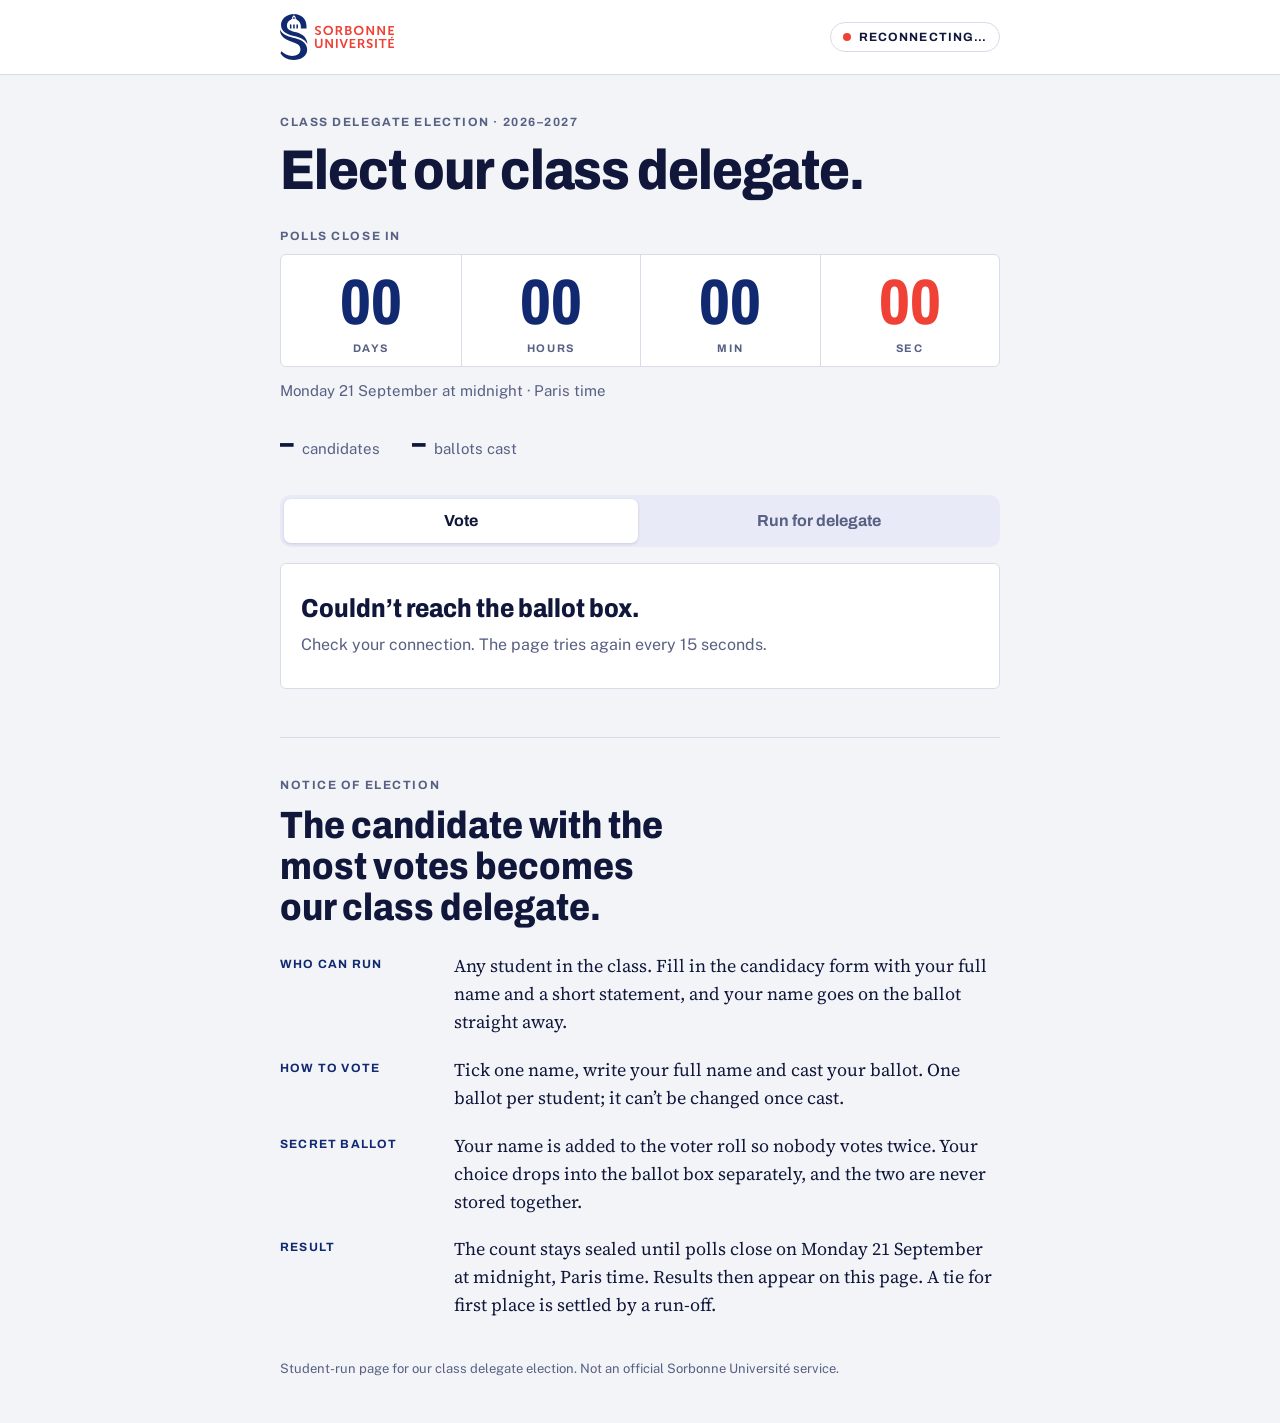
==== index.html @ 539552b3 "Class delegate election site Run for delegate or cast a secret ballot before polls close (Monday 21 " ====
<!doctype html>
<html lang="en">
<head>
  <meta charset="utf-8">
  <meta name="viewport" content="width=device-width, initial-scale=1">
  <title>Class Delegate Election</title>
  <meta name="description" content="Run for class delegate or cast your secret ballot before polls close on Monday 21 September at midnight, Paris time.">
  <meta property="og:title" content="Class Delegate Election">
  <meta property="og:description" content="Run for delegate or vote before polls close: Monday 21 September at midnight, Paris time.">
  <meta name="theme-color" content="#112970">
  <link rel="icon" href="favicon.svg" type="image/svg+xml">
  <link rel="preconnect" href="https://fonts.googleapis.com">
  <link rel="preconnect" href="https://fonts.gstatic.com" crossorigin>
  <link rel="stylesheet" href="https://fonts.googleapis.com/css2?family=Archivo:wdth,wght@62..125,400..800&family=Public+Sans:wght@400;600;700&family=Source+Serif+4:opsz,wght@8..60,400&display=swap">
  <link rel="stylesheet" href="styles.css">
</head>
<body>
  <header class="masthead">
    <div class="wrap">
      <a class="home" href="./">
        <svg class="logo" xmlns="http://www.w3.org/2000/svg" viewBox="0 0 388.9 156.7" role="img" aria-labelledby="logo-title"><title id="logo-title">Sorbonne Université</title><path fill="#112970" d="M44.9,49h5.2V37.5c0-1.4-1.2-2.6-2.6-2.6s-2.6,1.2-2.6,2.6V49z"/><path fill="#112970" d="M33.8,49h5.2V37.5c0-1.4-1.2-2.6-2.6-2.6c-1.4,0-2.6,1.2-2.6,2.6V49z"/><path fill="#112970" d="M55.9,49h5.2V37.5c0-1.4-1.2-2.6-2.6-2.6c-1.4,0-2.6,1.2-2.6,2.6V49z"/><path fill="#112970" d="M48.8,6.7c3.5,0.6,4.8,3.7,4.8,5.8V17h3.2v2.5C65.1,23.4,71,32.2,71,41.1c0,0.1,0,0.1,0,0.2V49h19.3v-7.9 C89.9,15.8,71.9,0.3,48.1,0L48.8,6.7z"/><path fill="#112970" d="M45.1,12.4V17h4.7v-4.6c0-1.3-1.1-2.4-2.4-2.4C46.2,10,45.1,11.1,45.1,12.4"/><path fill="#112970" d="M51,61.3c-19.9-5.1-27.4-9.4-27.4-22.1c0-9.1,6-16.9,14.5-20.2V17h3.2v-4.5c0-2.2,1.3-5.3,4.9-5.8L47,0 C23,0.2,2.5,16.9,3.5,39.3c1.1,25.1,28.6,32.1,43.4,35.3c11.7,2.5,39.7,9,46.7,28.8C93.6,103.3,96.2,70.6,51,61.3"/><path fill="#112970" d="M44.4,96.2c20.1,6.1,25.2,13.6,25.2,24.2c0,16.1-12.5,22.8-28.2,22.8c-15,0-27.9-7-36.5-16.1 c0,0-3.2,6.6-3.2,6.6c6.3,11.9,24.1,22.8,43.9,22.8h0c0,0,0,0,0,0v0c25.4,0.2,47-11.7,47-35.6c0-25.7-28-35.8-43.6-39.2 C36.9,78.9,6,70.8,0.5,53.5C0.5,53.5-5.6,83.4,44.4,96.2"/><path fill="#EF4136" d="M121.7,63.5c0,0,3.4,3.2,7.9,3.2c2.4,0,4.6-1.2,4.6-3.7c0-5.4-14.9-4.5-14.9-13.8c0-5.1,4.6-8.8,10.6-8.8 c6.2,0,9.5,3.3,9.5,3.3l-2.5,4.5c0,0-3-2.7-7-2.7c-2.7,0-4.8,1.5-4.8,3.6c0,5.4,14.9,4.1,14.9,13.8c0,4.8-3.8,8.9-10.4,8.9 c-7,0-10.9-4.2-10.9-4.2L121.7,63.5z"/><path fill="#EF4136" d="M164.3,66.8c5.8,0,10.4-4.6,10.4-10.9c0-6-4.6-10.5-10.4-10.5c-5.8,0-10.4,4.5-10.4,10.5 C153.8,62.2,158.5,66.8,164.3,66.8 M164.3,40.4c9.3,0,16.4,6.8,16.4,15.5c0,9-7,15.9-16.4,15.9c-9.3,0-16.4-7-16.4-15.9 C147.9,47.2,154.9,40.4,164.3,40.4"/><path fill="#EF4136" d="M200.8,55.2c3.1,0,5-1.8,5-4.8c0-2.9-1.3-4.7-5.8-4.7h-4.4v9.5H200.8z M189.9,40.9h10.2c3.4,0,5,0.3,6.4,0.9 c3.2,1.4,5.2,4.3,5.2,8.3c0,3.6-2,7-5.4,8.3v0.1c0,0,0.4,0.4,1.1,1.5l6.5,11.4h-6.4L201.2,60h-5.5v11.4h-5.8V40.9z"/><path fill="#EF4136" d="M234,66.6c2.9,0,4.6-1.8,4.6-4.4c0-2.5-1.7-4.4-4.6-4.4h-6.2v8.8H234z M233.4,53.3c2.5,0,3.9-1.7,3.9-3.9 c0-2.2-1.3-3.8-4-3.8h-5.5v7.7H233.4z M222.1,40.9h11.3c5.7,0,9.8,2.8,9.8,7.8c0,2.8-1.4,5.3-3.8,6.5v0.1c3.5,1,5.1,4.1,5.1,7.2 c0,6.1-5.1,8.8-10.9,8.8h-11.5V40.9z"/><path fill="#EF4136" d="M268.3,66.8c5.8,0,10.4-4.6,10.4-10.9c0-6-4.6-10.5-10.4-10.5c-5.8,0-10.4,4.5-10.4,10.5 C257.9,62.2,262.5,66.8,268.3,66.8 M268.3,40.4c9.3,0,16.4,6.8,16.4,15.5c0,9-7,15.9-16.4,15.9c-9.3,0-16.4-7-16.4-15.9 C251.9,47.2,259,40.4,268.3,40.4"/><path fill="#EF4136" d="M294.5,40.9h5.8l12,17.6c1.2,1.8,2.6,4.7,2.6,4.7h0.1c0,0-0.3-2.9-0.3-4.7V40.9h5.7v30.4h-5.7l-12-17.5 c-1.2-1.8-2.6-4.7-2.6-4.7H300c0,0,0.3,2.9,0.3,4.7v17.5h-5.8V40.9z"/><path fill="#EF4136" d="M331.8,40.9h5.8l12,17.6c1.2,1.8,2.6,4.7,2.6,4.7h0.1c0,0-0.3-2.9-0.3-4.7V40.9h5.7v30.4H352l-12-17.5 c-1.2-1.8-2.6-4.7-2.6-4.7h-0.1c0,0,0.3,2.9,0.3,4.7v17.5h-5.8V40.9z"/><polygon fill="#EF4136" points="369.2,40.9 369.2,71.3 388.9,71.3 388.9,66.6 375,66.6 375,58.4 385.6,58.4 385.6,53.6 375,53.6 375,45.7 388.2,45.7 388.2,40.9 "/><path fill="#EF4136" d="M119.1,84.7h5.8v19.7c0,4.1,2.8,6.4,7.1,6.4c4.3,0,7.1-2.3,7.1-6.5V84.7h5.8v19.7c0,6.9-5.2,11.5-12.9,11.5 c-7.7,0-12.9-4.7-12.9-11.5V84.7z"/><path fill="#EF4136" d="M154.5,85h5.8l12,17.6c1.2,1.8,2.6,4.7,2.6,4.7h0.1c0,0-0.3-2.9-0.3-4.7V85h5.7v30.4h-5.7l-12-17.5 c-1.2-1.8-2.6-4.7-2.6-4.7h-0.1c0,0,0.3,2.9,0.3,4.7v17.5h-5.8V85z"/><rect x="190.6" y="85" fill="#EF4136" width="5.8" height="30.4"/><path fill="#EF4136" d="M202.6,85h6.2l7,19.8c0.6,1.8,1.2,4.5,1.2,4.5h0.1c0,0,0.6-2.7,1.2-4.5l7-19.8h6.2l-11.6,30.4h-5.7L202.6,85 z"/><polygon fill="#EF4136" points="237.6,85 256.6,85 256.6,89.7 243.4,89.7 243.4,97.7 254,97.7 254,102.5 243.4,102.5 243.4,110.7 257.3,110.7 257.3,115.4 237.6,115.4 "/><path fill="#EF4136" d="M276.5,99.3c3.1,0,5-1.8,5-4.8c0-2.9-1.3-4.7-5.8-4.7h-4.4v9.5H276.5z M265.5,85h10.2c3.4,0,5,0.3,6.4,0.9 c3.2,1.4,5.2,4.3,5.2,8.3c0,3.6-2,7-5.4,8.3v0.1c0,0,0.4,0.4,1.1,1.5l6.5,11.4h-6.4l-6.3-11.4h-5.5v11.4h-5.8V85z"/><path fill="#EF4136" d="M297.8,107.6c0,0,3.4,3.2,7.9,3.2c2.4,0,4.6-1.2,4.6-3.7c0-5.4-14.9-4.5-14.9-13.8c0-5.1,4.5-8.8,10.6-8.8 c6.2,0,9.5,3.3,9.5,3.3l-2.5,4.5c0,0-3-2.7-7-2.7c-2.7,0-4.8,1.5-4.8,3.6c0,5.4,14.9,4.1,14.9,13.8c0,4.8-3.8,8.9-10.4,8.9 c-7,0-10.9-4.2-10.9-4.2L297.8,107.6z"/><rect x="324.1" y="85" fill="#EF4136" width="5.8" height="30.4"/><polygon fill="#EF4136" points="346.7,89.7 336.3,89.7 336.3,85 362.8,85 362.8,89.7 352.4,89.7 352.4,115.4 346.7,115.4 "/><path fill="#EF4136" d="M369.2,85v30.4h19.7v-4.8H375v-8.2h10.7v-4.8H375v-8h13.2V85H369.2z M380.1,77.2l-3.4,5.8h4.6l4.7-5.8H380.1 z"/></svg>
      </a>
      <span class="status-pill is-open" id="status-pill"><span class="dot" aria-hidden="true"></span><span id="status-text">Polls open</span></span>
    </div>
  </header>

  <main class="wrap">
    <section class="hero" aria-labelledby="page-title">
      <p class="eyebrow">Class delegate election · 2026–2027</p>
      <h1 id="page-title">Elect our class delegate.</h1>

      <div id="clock-wrap">
        <p class="eyebrow clock-label" id="clock-label">Polls close in</p>
        <div class="clock" role="timer" aria-labelledby="clock-label" aria-describedby="clock-sr">
          <div class="clock-cell"><span class="clock-num" id="clock-days">00</span><span class="clock-unit">Days</span></div>
          <div class="clock-cell"><span class="clock-num" id="clock-hours">00</span><span class="clock-unit">Hours</span></div>
          <div class="clock-cell"><span class="clock-num" id="clock-minutes">00</span><span class="clock-unit">Min</span></div>
          <div class="clock-cell is-seconds"><span class="clock-num" id="clock-seconds">00</span><span class="clock-unit">Sec</span></div>
        </div>
        <p class="sr-only" id="clock-sr"></p>
        <p class="closes" id="closes">Monday 21 September at midnight · Paris time</p>
      </div>

      <div class="closed-banner" id="closed-banner" hidden>
        <strong>Polls are closed.</strong>
        <span id="closed-when">The count is below.</span>
      </div>

      <ul class="facts">
        <li class="fact"><b id="count-candidates">–</b><span id="label-candidates">candidates</span></li>
        <li class="fact"><b id="count-turnout">–</b><span id="label-turnout">ballots cast</span></li>
      </ul>
    </section>

    <div class="tabs" role="tablist" aria-label="Choose what to do">
      <button class="tab" type="button" role="tab" id="tab-vote" aria-controls="panel-vote" aria-selected="true">Vote</button>
      <button class="tab" type="button" role="tab" id="tab-run" aria-controls="panel-run" aria-selected="false" tabindex="-1">Run for delegate</button>
    </div>

    <section class="sheet" role="tabpanel" id="panel-vote" aria-labelledby="tab-vote">
      <p class="loading" id="vote-loading">Opening the ballot box…</p>
      <div id="vote-message" hidden></div>
      <form id="vote-form" novalidate hidden>
        <div class="sheet-head">
          <h2>Ballot paper</h2>
          <p id="ballot-sub">Tick one name</p>
        </div>
        <fieldset class="plain">
          <legend class="sr-only">Candidates</legend>
          <ul class="ballot" id="ballot"></ul>
        </fieldset>
        <div class="fieldset">
          <div class="field">
            <label for="voter-name">Your full name</label>
            <input id="voter-name" name="voter_name" type="text" autocomplete="name" maxlength="60" placeholder="First name Last name">
            <p class="hint">It goes on the voter roll only, so nobody can vote twice. Your choice stays secret.</p>
          </div>
          <p class="alert is-error" id="vote-error" role="alert" hidden></p>
          <p class="hint" id="vote-confirm-hint" hidden>Check the name you ticked, then press again. A ballot can’t be changed once it’s cast.</p>
          <button class="btn" type="submit" id="vote-submit">Cast my ballot</button>
        </div>
      </form>
      <div id="results" hidden></div>
    </section>

    <section class="sheet" role="tabpanel" id="panel-run" aria-labelledby="tab-run" hidden>
      <div class="sheet-head">
        <h2>Candidacy form</h2>
        <p id="run-sub">Open until polls close</p>
      </div>
      <div id="run-message" hidden></div>
      <form id="run-form" class="fieldset" novalidate>
        <div class="field">
          <label for="run-name">Your full name</label>
          <input id="run-name" name="full_name" type="text" autocomplete="name" maxlength="60" placeholder="First name Last name">
        </div>
        <div class="field">
          <label for="run-statement">Why should the class vote for you?</label>
          <textarea id="run-statement" name="statement" maxlength="600" placeholder="What you’ll do as delegate, what you’ll raise with the teaching team, how classmates can reach you…"></textarea>
          <p class="hint"><span class="counter" id="run-counter">0 / 600</span> · At least 20 characters. It appears on the ballot exactly as written.</p>
        </div>
        <p class="alert is-error" id="run-error" role="alert" hidden></p>
        <button class="btn" type="submit" id="run-submit">Put my name on the ballot</button>
        <p class="hint">One candidacy per person. To withdraw, contact the class organiser.</p>
      </form>
    </section>

    <section class="notice" aria-labelledby="notice-title">
      <p class="eyebrow">Notice of election</p>
      <h2 id="notice-title">The candidate with the most votes becomes our class delegate.</h2>
      <dl class="rules">
        <div class="rule">
          <dt>Who can run</dt>
          <dd>Any student in the class. Fill in the candidacy form with your full name and a short statement, and your name goes on the ballot straight away.</dd>
        </div>
        <div class="rule">
          <dt>How to vote</dt>
          <dd>Tick one name, write your full name and cast your ballot. One ballot per student; it can’t be changed once cast.</dd>
        </div>
        <div class="rule">
          <dt>Secret ballot</dt>
          <dd>Your name is added to the voter roll so nobody votes twice. Your choice drops into the ballot box separately, and the two are never stored together.</dd>
        </div>
        <div class="rule">
          <dt>Result</dt>
          <dd id="rule-result">The count stays sealed until polls close on Monday 21 September at midnight, Paris time. Results then appear on this page. A tie for first place is settled by a run-off.</dd>
        </div>
      </dl>
    </section>
  </main>

  <footer class="site-footer wrap">Student-run page for our class delegate election. Not an official Sorbonne Université service.</footer>

  <script src="config.js"></script>
  <script src="app.js"></script>
</body>
</html>
---- styles.css ----
:root {
  --navy: #112970;
  --red: #EF4136;
  --paper: #F3F4F8;
  --sheet: #FFFFFF;
  --ink: #10173A;
  --muted: #586083;
  --rule: #D9DCE8;
  --tint: #E8EBF7;
  --action: #112970;
  --action-hover: #0A1B52;
  --on-action: #FFFFFF;
  --focus: #EF4136;
  --ok: #17693F;
  --ok-tint: #E2F1E8;
  --error: #A8231B;
  --error-tint: #FBE8E6;
  --logo-navy: #112970;
  --logo-red: #EF4136;
  --display: "Archivo", "Helvetica Neue", Arial, sans-serif;
  --body: "Public Sans", "Helvetica Neue", Arial, sans-serif;
  --serif: "Source Serif 4", Georgia, "Times New Roman", serif;
  --radius: 6px;
  color-scheme: light;
}

@media (prefers-color-scheme: dark) {
  :root {
    --navy: #AFC0FF;
    --red: #FF6D60;
    --paper: #0A0F24;
    --sheet: #121A3A;
    --ink: #E8EBF8;
    --muted: #9BA3C6;
    --rule: #29315C;
    --tint: #1C2654;
    --action: #C7D2FF;
    --action-hover: #E1E7FF;
    --on-action: #0A0F24;
    --focus: #FF6D60;
    --ok: #74D6A4;
    --ok-tint: #11362A;
    --error: #FF9A90;
    --error-tint: #3B1815;
    --logo-navy: #FFFFFF;
    --logo-red: #FF6D60;
    color-scheme: dark;
  }
}

*, *::before, *::after { box-sizing: border-box; }
html { -webkit-text-size-adjust: 100%; }
body {
  margin: 0;
  background: var(--paper);
  color: var(--ink);
  font: 400 16px/1.55 var(--body);
}
.wrap { width: 100%; max-width: 760px; margin-inline: auto; padding-inline: 20px; }
.sr-only {
  position: absolute; width: 1px; height: 1px; padding: 0; margin: -1px;
  overflow: hidden; clip: rect(0 0 0 0); white-space: nowrap; border: 0;
}
[hidden] { display: none !important; }

/* Masthead */
.masthead { background: var(--sheet); border-bottom: 1px solid var(--rule); }
.masthead .wrap { display: flex; align-items: center; justify-content: space-between; gap: 16px; padding-block: 14px; }
.home { display: block; line-height: 0; border-radius: 4px; }
.home:focus-visible { outline: 3px solid var(--focus); outline-offset: 4px; }
.logo { display: block; height: 46px; width: auto; max-width: 100%; }
.logo [fill="#112970"] { fill: var(--logo-navy); }
.logo [fill="#EF4136"] { fill: var(--logo-red); }
.status-pill {
  display: inline-flex; align-items: center; gap: 8px;
  font: 700 12px/1 var(--display); letter-spacing: .09em; text-transform: uppercase;
  color: var(--ink); border: 1px solid var(--rule); border-radius: 999px;
  padding: 8px 12px; white-space: nowrap;
}
.status-pill .dot { width: 8px; height: 8px; border-radius: 50%; background: var(--red); }
.status-pill.is-open .dot { animation: pulse 2s ease-in-out infinite; }
.status-pill.is-closed { color: var(--muted); }
.status-pill.is-closed .dot { background: var(--muted); }
@keyframes pulse { 0%, 100% { opacity: 1; } 50% { opacity: .3; } }

/* Hero */
.hero { padding-block: 40px 30px; }
.eyebrow {
  margin: 0 0 12px;
  font: 700 12px/1.3 var(--display); letter-spacing: .13em; text-transform: uppercase;
  color: var(--muted);
}
.hero h1 {
  margin: 0;
  font: 800 clamp(36px, 8vw, 56px)/1 var(--display); font-stretch: 88%;
  letter-spacing: -.02em; text-wrap: balance;
}
.clock-label { margin: 30px 0 10px; }
.clock {
  display: grid; grid-template-columns: repeat(4, minmax(0, 1fr));
  background: var(--sheet); border: 1px solid var(--rule); border-radius: var(--radius);
}
.clock-cell { padding: 16px 6px 12px; text-align: center; }
.clock-cell + .clock-cell { border-left: 1px solid var(--rule); }
.clock-num {
  display: block;
  font: 800 clamp(36px, 10vw, 64px)/1 var(--display); font-stretch: 72%;
  font-variant-numeric: tabular-nums; color: var(--navy);
}
.clock-cell.is-seconds .clock-num { color: var(--red); }
.clock-unit {
  display: block; margin-top: 8px;
  font: 700 11px/1 var(--display); letter-spacing: .14em; text-transform: uppercase; color: var(--muted);
}
.closes { margin: 12px 0 0; color: var(--muted); font-size: 15px; }
.closed-banner {
  margin-top: 28px; padding: 18px 20px;
  background: var(--sheet); border: 1px solid var(--rule); border-radius: var(--radius);
}
.closed-banner strong { display: block; font: 800 26px/1.1 var(--display); font-stretch: 88%; }
.closed-banner span { color: var(--muted); font-size: 15px; }
.facts { display: flex; flex-wrap: wrap; gap: 10px 32px; margin: 24px 0 0; padding: 0; list-style: none; }
.fact { display: flex; align-items: baseline; gap: 8px; }
.fact b { font: 800 34px/1 var(--display); font-stretch: 80%; font-variant-numeric: tabular-nums; }
.fact span { color: var(--muted); font-size: 15px; }

/* Tabs */
.tabs {
  display: grid; grid-template-columns: 1fr 1fr; gap: 4px;
  margin-block: 4px 16px; padding: 4px;
  background: var(--tint); border-radius: 10px;
}
.tab {
  appearance: none; border: 0; border-radius: 7px; cursor: pointer;
  padding: 14px 10px; background: transparent; color: var(--muted);
  font: 700 16px/1 var(--display);
}
.tab:hover { color: var(--ink); }
.tab[aria-selected="true"] { background: var(--sheet); color: var(--ink); box-shadow: 0 1px 3px rgba(10, 15, 36, .14); }
.tab:focus-visible { outline: 3px solid var(--focus); outline-offset: 1px; }

/* Ballot sheet */
.sheet { background: var(--sheet); border: 1px solid var(--rule); border-radius: var(--radius); overflow: hidden; }
.sheet-head {
  display: flex; flex-wrap: wrap; justify-content: space-between; align-items: baseline; gap: 4px 16px;
  padding: 16px 20px; border-bottom: 1px dashed var(--rule);
}
.sheet-head h2 { margin: 0; font: 700 13px/1.3 var(--display); letter-spacing: .13em; text-transform: uppercase; }
.sheet-head p { margin: 0; color: var(--muted); font-size: 14px; }
.ballot { list-style: none; margin: 0; padding: 0; }
.option { position: relative; border-bottom: 1px solid var(--rule); }
.option input { position: absolute; top: 20px; left: 20px; width: 1px; height: 1px; opacity: 0; }
.option label { display: grid; grid-template-columns: 28px minmax(0, 1fr); gap: 14px; padding: 18px 20px; cursor: pointer; }
.option label:hover { background: color-mix(in srgb, var(--tint) 55%, transparent); }
.box {
  width: 26px; height: 26px; margin-top: 1px;
  display: grid; place-items: center;
  border: 2px solid var(--ink); border-radius: 3px;
}
.box svg { width: 18px; height: 18px; opacity: 0; stroke: var(--on-action); }
.option input:checked + label { background: var(--tint); }
.option input:checked + label .box { background: var(--action); border-color: var(--action); }
.option input:checked + label .box svg { opacity: 1; }
.option input:focus-visible + label { outline: 3px solid var(--focus); outline-offset: -3px; }
.cand-name { margin: 0; font: 700 20px/1.25 var(--display); overflow-wrap: anywhere; }
.cand-statement { margin: 6px 0 0; color: var(--muted); font-size: 15px; white-space: pre-line; overflow-wrap: anywhere; }
.chip {
  display: inline-block; margin-left: 8px; padding: 3px 6px; vertical-align: 3px;
  font: 700 11px/1 var(--display); letter-spacing: .08em; text-transform: uppercase;
  color: var(--navy); border: 1px solid currentColor; border-radius: 3px;
}

/* Forms */
.fieldset { display: grid; gap: 16px; padding: 20px; }
.field { display: grid; gap: 6px; }
.field label { font-weight: 600; font-size: 15px; }
.field input, .field textarea {
  width: 100%; padding: 12px 14px;
  font: 400 16px/1.45 var(--body); color: var(--ink);
  background: var(--paper); border: 1px solid var(--rule); border-radius: 4px;
}
.field textarea { min-height: 150px; resize: vertical; }
.field input::placeholder, .field textarea::placeholder { color: var(--muted); opacity: .8; }
.field input:focus, .field textarea:focus { outline: 2px solid var(--action); outline-offset: 1px; }
.hint { margin: 0; color: var(--muted); font-size: 14px; }
.counter { font-variant-numeric: tabular-nums; }
.btn {
  appearance: none; width: 100%; border: 0; border-radius: var(--radius); cursor: pointer;
  padding: 17px 22px; background: var(--action); color: var(--on-action);
  font: 700 17px/1 var(--display);
}
.btn:hover { background: var(--action-hover); }
.btn:disabled { opacity: .55; cursor: progress; }
.btn:focus-visible { outline: 3px solid var(--focus); outline-offset: 2px; }
.btn-link {
  appearance: none; padding: 0; border: 0; background: none; cursor: pointer;
  color: var(--navy); font: 600 15px/1.4 var(--body); text-decoration: underline; text-underline-offset: 3px;
}
.alert { margin: 0; padding: 12px 14px; border-radius: 4px; font-size: 15px; }
.alert.is-error { background: var(--error-tint); color: var(--error); }

/* Messages inside a sheet */
.msg { display: grid; gap: 10px; justify-items: start; padding: 30px 20px; }
.msg h3 { margin: 0; font: 800 26px/1.12 var(--display); font-stretch: 88%; text-wrap: balance; }
.msg p { margin: 0; color: var(--muted); max-width: 52ch; }
.msg.is-ok h3 { color: var(--ok); }
.loading { margin: 0; padding: 30px 20px; color: var(--muted); }

/* Results */
.result { display: grid; gap: 10px; padding: 18px 20px; border-bottom: 1px solid var(--rule); }
.result-top { display: flex; justify-content: space-between; align-items: baseline; gap: 12px; }
.result-votes { font: 800 24px/1 var(--display); font-variant-numeric: tabular-nums; white-space: nowrap; }
.result-votes small { font: 400 14px var(--body); color: var(--muted); }
.bar { height: 10px; background: var(--tint); border-radius: 2px; overflow: hidden; }
.bar i { display: block; height: 100%; background: var(--action); }
.result.is-winner .bar i { background: var(--red); }
.stamp {
  display: inline-block; margin-left: 10px; padding: 5px 8px; vertical-align: 3px;
  font: 800 12px/1 var(--display); letter-spacing: .14em; text-transform: uppercase;
  color: var(--red); border: 2px solid var(--red); border-radius: 3px; transform: rotate(-3deg);
}

/* Notice of election */
.notice { margin-top: 48px; padding-block: 40px 8px; border-top: 1px solid var(--rule); }
.notice h2 {
  margin: 0 0 24px; max-width: 24ch;
  font: 800 clamp(28px, 5.5vw, 38px)/1.08 var(--display); font-stretch: 88%; text-wrap: balance;
}
.rules { display: grid; gap: 20px; margin: 0; }
.rule { display: grid; grid-template-columns: 150px minmax(0, 1fr); gap: 4px 24px; }
.rule dt { padding-top: 3px; font: 700 12px/1.5 var(--display); letter-spacing: .1em; text-transform: uppercase; color: var(--navy); }
.rule dd { margin: 0; max-width: 60ch; font: 400 18px/1.55 var(--serif); }

.site-footer { padding-block: 32px 44px; color: var(--muted); font-size: 13px; }

@media (max-width: 560px) {
  .masthead .wrap { padding-block: 12px; }
  .logo { height: 38px; }
  .hero { padding-block: 30px 24px; }
  .clock-cell { padding-inline: 2px; }
  .clock-unit { letter-spacing: .08em; }
  .rule { grid-template-columns: 1fr; }
}

@media (prefers-reduced-motion: reduce) {
  *, *::before, *::after { animation: none !important; transition: none !important; }
}

.plain { margin: 0; padding: 0; border: 0; min-width: 0; }
.cand-name, .cand-statement { display: block; }
.msg .btn { width: auto; }
.result .cand-name { font-size: 19px; }
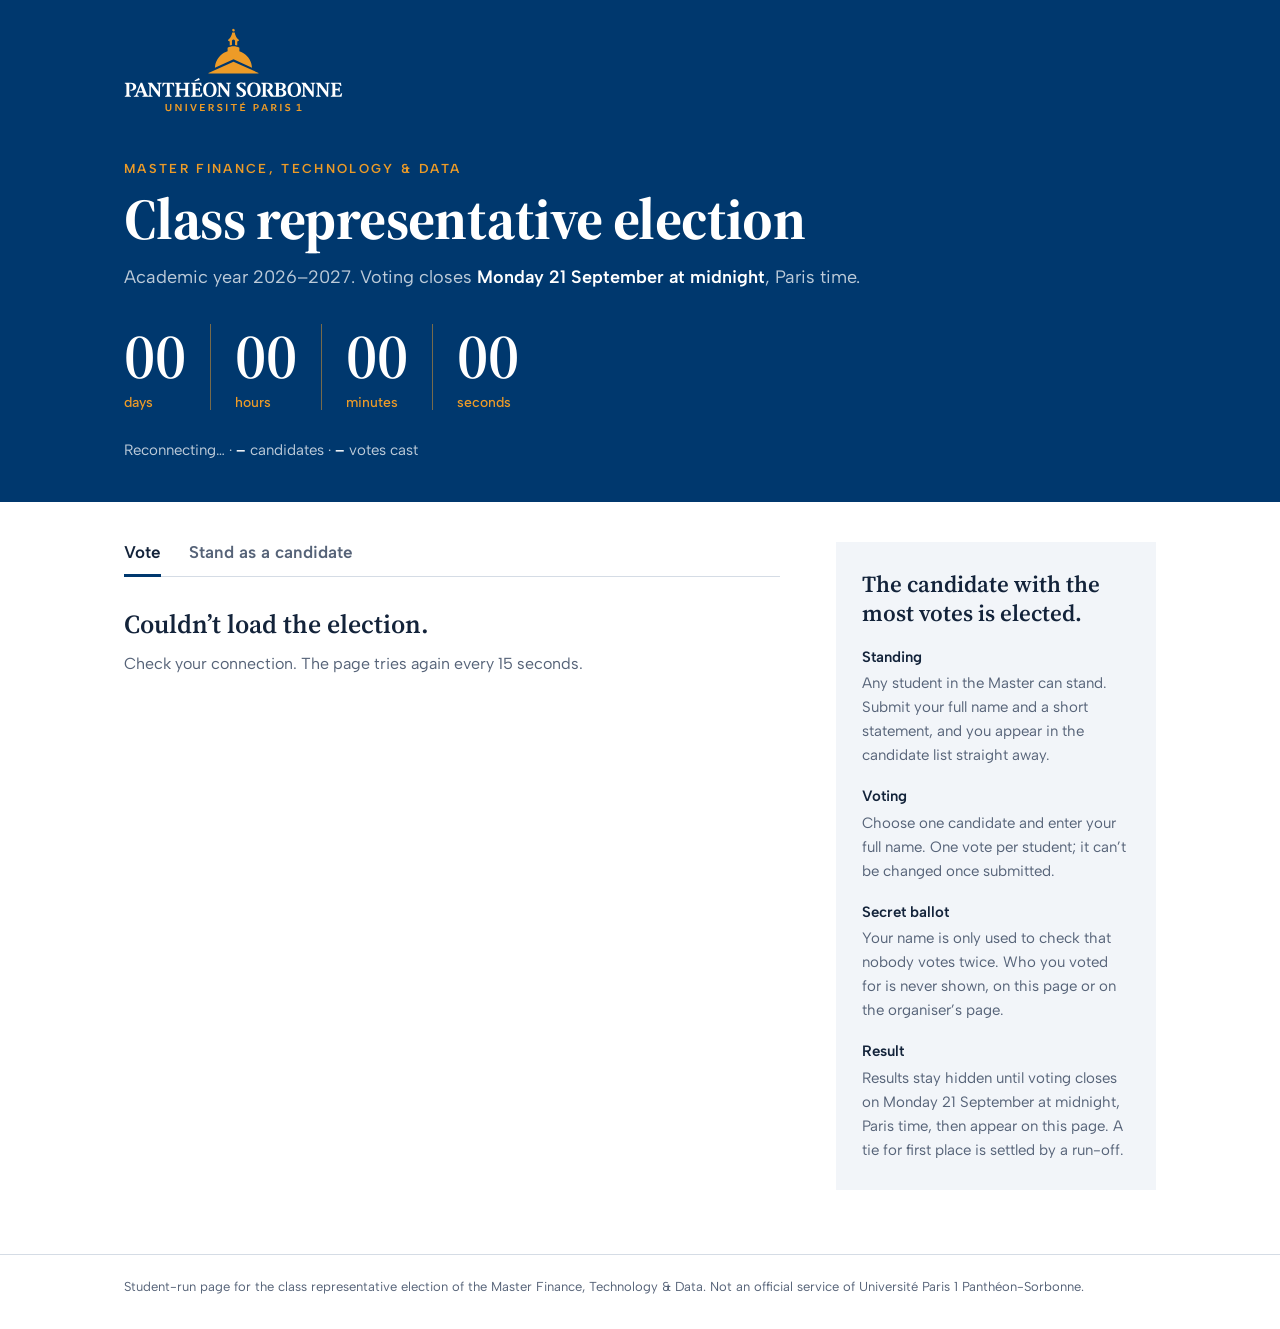
==== commit e1bd344a: "Paris 1 art direction, Master FTD wording, organiser page - Official Université Paris 1 Panthéon-Sor" ====
--- a/index.html
+++ b/index.html
@@ -3,133 +3,115 @@
 <head>
   <meta charset="utf-8">
   <meta name="viewport" content="width=device-width, initial-scale=1">
-  <title>Class Delegate Election</title>
-  <meta name="description" content="Run for class delegate or cast your secret ballot before polls close on Monday 21 September at midnight, Paris time.">
-  <meta property="og:title" content="Class Delegate Election">
-  <meta property="og:description" content="Run for delegate or vote before polls close: Monday 21 September at midnight, Paris time.">
-  <meta name="theme-color" content="#112970">
+  <title>Class Representative Election · Master FTD</title>
+  <meta name="description" content="Master Finance, Technology &amp; Data, Université Paris 1 Panthéon-Sorbonne: stand as a candidate or vote for our class representative before Monday 21 September at midnight, Paris time.">
+  <meta property="og:title" content="Class Representative Election · Master FTD">
+  <meta property="og:description" content="Stand as a candidate or vote before Monday 21 September at midnight, Paris time.">
+  <meta name="theme-color" content="#00386E">
   <link rel="icon" href="favicon.svg" type="image/svg+xml">
   <link rel="preconnect" href="https://fonts.googleapis.com">
   <link rel="preconnect" href="https://fonts.gstatic.com" crossorigin>
-  <link rel="stylesheet" href="https://fonts.googleapis.com/css2?family=Archivo:wdth,wght@62..125,400..800&family=Public+Sans:wght@400;600;700&family=Source+Serif+4:opsz,wght@8..60,400&display=swap">
+  <link rel="stylesheet" href="https://fonts.googleapis.com/css2?family=Albert+Sans:wght@400;500;600&family=Source+Serif+4:opsz,wght@8..60,600;8..60,700&display=swap">
   <link rel="stylesheet" href="styles.css">
 </head>
 <body>
-  <header class="masthead">
+  <header class="band">
     <div class="wrap">
-      <a class="home" href="./">
-        <svg class="logo" xmlns="http://www.w3.org/2000/svg" viewBox="0 0 388.9 156.7" role="img" aria-labelledby="logo-title"><title id="logo-title">Sorbonne Université</title><path fill="#112970" d="M44.9,49h5.2V37.5c0-1.4-1.2-2.6-2.6-2.6s-2.6,1.2-2.6,2.6V49z"/><path fill="#112970" d="M33.8,49h5.2V37.5c0-1.4-1.2-2.6-2.6-2.6c-1.4,0-2.6,1.2-2.6,2.6V49z"/><path fill="#112970" d="M55.9,49h5.2V37.5c0-1.4-1.2-2.6-2.6-2.6c-1.4,0-2.6,1.2-2.6,2.6V49z"/><path fill="#112970" d="M48.8,6.7c3.5,0.6,4.8,3.7,4.8,5.8V17h3.2v2.5C65.1,23.4,71,32.2,71,41.1c0,0.1,0,0.1,0,0.2V49h19.3v-7.9 C89.9,15.8,71.9,0.3,48.1,0L48.8,6.7z"/><path fill="#112970" d="M45.1,12.4V17h4.7v-4.6c0-1.3-1.1-2.4-2.4-2.4C46.2,10,45.1,11.1,45.1,12.4"/><path fill="#112970" d="M51,61.3c-19.9-5.1-27.4-9.4-27.4-22.1c0-9.1,6-16.9,14.5-20.2V17h3.2v-4.5c0-2.2,1.3-5.3,4.9-5.8L47,0 C23,0.2,2.5,16.9,3.5,39.3c1.1,25.1,28.6,32.1,43.4,35.3c11.7,2.5,39.7,9,46.7,28.8C93.6,103.3,96.2,70.6,51,61.3"/><path fill="#112970" d="M44.4,96.2c20.1,6.1,25.2,13.6,25.2,24.2c0,16.1-12.5,22.8-28.2,22.8c-15,0-27.9-7-36.5-16.1 c0,0-3.2,6.6-3.2,6.6c6.3,11.9,24.1,22.8,43.9,22.8h0c0,0,0,0,0,0v0c25.4,0.2,47-11.7,47-35.6c0-25.7-28-35.8-43.6-39.2 C36.9,78.9,6,70.8,0.5,53.5C0.5,53.5-5.6,83.4,44.4,96.2"/><path fill="#EF4136" d="M121.7,63.5c0,0,3.4,3.2,7.9,3.2c2.4,0,4.6-1.2,4.6-3.7c0-5.4-14.9-4.5-14.9-13.8c0-5.1,4.6-8.8,10.6-8.8 c6.2,0,9.5,3.3,9.5,3.3l-2.5,4.5c0,0-3-2.7-7-2.7c-2.7,0-4.8,1.5-4.8,3.6c0,5.4,14.9,4.1,14.9,13.8c0,4.8-3.8,8.9-10.4,8.9 c-7,0-10.9-4.2-10.9-4.2L121.7,63.5z"/><path fill="#EF4136" d="M164.3,66.8c5.8,0,10.4-4.6,10.4-10.9c0-6-4.6-10.5-10.4-10.5c-5.8,0-10.4,4.5-10.4,10.5 C153.8,62.2,158.5,66.8,164.3,66.8 M164.3,40.4c9.3,0,16.4,6.8,16.4,15.5c0,9-7,15.9-16.4,15.9c-9.3,0-16.4-7-16.4-15.9 C147.9,47.2,154.9,40.4,164.3,40.4"/><path fill="#EF4136" d="M200.8,55.2c3.1,0,5-1.8,5-4.8c0-2.9-1.3-4.7-5.8-4.7h-4.4v9.5H200.8z M189.9,40.9h10.2c3.4,0,5,0.3,6.4,0.9 c3.2,1.4,5.2,4.3,5.2,8.3c0,3.6-2,7-5.4,8.3v0.1c0,0,0.4,0.4,1.1,1.5l6.5,11.4h-6.4L201.2,60h-5.5v11.4h-5.8V40.9z"/><path fill="#EF4136" d="M234,66.6c2.9,0,4.6-1.8,4.6-4.4c0-2.5-1.7-4.4-4.6-4.4h-6.2v8.8H234z M233.4,53.3c2.5,0,3.9-1.7,3.9-3.9 c0-2.2-1.3-3.8-4-3.8h-5.5v7.7H233.4z M222.1,40.9h11.3c5.7,0,9.8,2.8,9.8,7.8c0,2.8-1.4,5.3-3.8,6.5v0.1c3.5,1,5.1,4.1,5.1,7.2 c0,6.1-5.1,8.8-10.9,8.8h-11.5V40.9z"/><path fill="#EF4136" d="M268.3,66.8c5.8,0,10.4-4.6,10.4-10.9c0-6-4.6-10.5-10.4-10.5c-5.8,0-10.4,4.5-10.4,10.5 C257.9,62.2,262.5,66.8,268.3,66.8 M268.3,40.4c9.3,0,16.4,6.8,16.4,15.5c0,9-7,15.9-16.4,15.9c-9.3,0-16.4-7-16.4-15.9 C251.9,47.2,259,40.4,268.3,40.4"/><path fill="#EF4136" d="M294.5,40.9h5.8l12,17.6c1.2,1.8,2.6,4.7,2.6,4.7h0.1c0,0-0.3-2.9-0.3-4.7V40.9h5.7v30.4h-5.7l-12-17.5 c-1.2-1.8-2.6-4.7-2.6-4.7H300c0,0,0.3,2.9,0.3,4.7v17.5h-5.8V40.9z"/><path fill="#EF4136" d="M331.8,40.9h5.8l12,17.6c1.2,1.8,2.6,4.7,2.6,4.7h0.1c0,0-0.3-2.9-0.3-4.7V40.9h5.7v30.4H352l-12-17.5 c-1.2-1.8-2.6-4.7-2.6-4.7h-0.1c0,0,0.3,2.9,0.3,4.7v17.5h-5.8V40.9z"/><polygon fill="#EF4136" points="369.2,40.9 369.2,71.3 388.9,71.3 388.9,66.6 375,66.6 375,58.4 385.6,58.4 385.6,53.6 375,53.6 375,45.7 388.2,45.7 388.2,40.9 "/><path fill="#EF4136" d="M119.1,84.7h5.8v19.7c0,4.1,2.8,6.4,7.1,6.4c4.3,0,7.1-2.3,7.1-6.5V84.7h5.8v19.7c0,6.9-5.2,11.5-12.9,11.5 c-7.7,0-12.9-4.7-12.9-11.5V84.7z"/><path fill="#EF4136" d="M154.5,85h5.8l12,17.6c1.2,1.8,2.6,4.7,2.6,4.7h0.1c0,0-0.3-2.9-0.3-4.7V85h5.7v30.4h-5.7l-12-17.5 c-1.2-1.8-2.6-4.7-2.6-4.7h-0.1c0,0,0.3,2.9,0.3,4.7v17.5h-5.8V85z"/><rect x="190.6" y="85" fill="#EF4136" width="5.8" height="30.4"/><path fill="#EF4136" d="M202.6,85h6.2l7,19.8c0.6,1.8,1.2,4.5,1.2,4.5h0.1c0,0,0.6-2.7,1.2-4.5l7-19.8h6.2l-11.6,30.4h-5.7L202.6,85 z"/><polygon fill="#EF4136" points="237.6,85 256.6,85 256.6,89.7 243.4,89.7 243.4,97.7 254,97.7 254,102.5 243.4,102.5 243.4,110.7 257.3,110.7 257.3,115.4 237.6,115.4 "/><path fill="#EF4136" d="M276.5,99.3c3.1,0,5-1.8,5-4.8c0-2.9-1.3-4.7-5.8-4.7h-4.4v9.5H276.5z M265.5,85h10.2c3.4,0,5,0.3,6.4,0.9 c3.2,1.4,5.2,4.3,5.2,8.3c0,3.6-2,7-5.4,8.3v0.1c0,0,0.4,0.4,1.1,1.5l6.5,11.4h-6.4l-6.3-11.4h-5.5v11.4h-5.8V85z"/><path fill="#EF4136" d="M297.8,107.6c0,0,3.4,3.2,7.9,3.2c2.4,0,4.6-1.2,4.6-3.7c0-5.4-14.9-4.5-14.9-13.8c0-5.1,4.5-8.8,10.6-8.8 c6.2,0,9.5,3.3,9.5,3.3l-2.5,4.5c0,0-3-2.7-7-2.7c-2.7,0-4.8,1.5-4.8,3.6c0,5.4,14.9,4.1,14.9,13.8c0,4.8-3.8,8.9-10.4,8.9 c-7,0-10.9-4.2-10.9-4.2L297.8,107.6z"/><rect x="324.1" y="85" fill="#EF4136" width="5.8" height="30.4"/><polygon fill="#EF4136" points="346.7,89.7 336.3,89.7 336.3,85 362.8,85 362.8,89.7 352.4,89.7 352.4,115.4 346.7,115.4 "/><path fill="#EF4136" d="M369.2,85v30.4h19.7v-4.8H375v-8.2h10.7v-4.8H375v-8h13.2V85H369.2z M380.1,77.2l-3.4,5.8h4.6l4.7-5.8H380.1 z"/></svg>
-      </a>
-      <span class="status-pill is-open" id="status-pill"><span class="dot" aria-hidden="true"></span><span id="status-text">Polls open</span></span>
+      <a class="brand" href="./"><img src="logo-paris1.svg" alt="Université Paris 1 Panthéon-Sorbonne" width="219" height="84"></a>
+
+      <div class="intro">
+        <p class="programme">Master Finance, Technology &amp; Data</p>
+        <h1>Class representative election</h1>
+        <p class="lede">Academic year 2026–2027. Voting closes <strong id="closes">Monday 21 September at midnight</strong>, Paris time.</p>
+      </div>
+
+      <div id="clock-wrap">
+        <div class="countdown" role="timer" aria-describedby="clock-sr">
+          <div class="unit"><span class="n" id="clock-days">00</span><span class="u">days</span></div>
+          <div class="unit"><span class="n" id="clock-hours">00</span><span class="u">hours</span></div>
+          <div class="unit"><span class="n" id="clock-minutes">00</span><span class="u">minutes</span></div>
+          <div class="unit"><span class="n" id="clock-seconds">00</span><span class="u">seconds</span></div>
+        </div>
+        <p class="sr-only" id="clock-sr"></p>
+      </div>
+      <p class="closed-note" id="closed-banner" hidden><span id="closed-when">Voting is closed.</span></p>
+
+      <p class="tally"><span id="status-text">Voting open</span> · <strong id="count-candidates">–</strong> <span id="label-candidates">candidates</span> · <strong id="count-turnout">–</strong> <span id="label-turnout">votes cast</span></p>
     </div>
   </header>
 
-  <main class="wrap">
-    <section class="hero" aria-labelledby="page-title">
-      <p class="eyebrow">Class delegate election · 2026–2027</p>
-      <h1 id="page-title">Elect our class delegate.</h1>
-
-      <div id="clock-wrap">
-        <p class="eyebrow clock-label" id="clock-label">Polls close in</p>
-        <div class="clock" role="timer" aria-labelledby="clock-label" aria-describedby="clock-sr">
-          <div class="clock-cell"><span class="clock-num" id="clock-days">00</span><span class="clock-unit">Days</span></div>
-          <div class="clock-cell"><span class="clock-num" id="clock-hours">00</span><span class="clock-unit">Hours</span></div>
-          <div class="clock-cell"><span class="clock-num" id="clock-minutes">00</span><span class="clock-unit">Min</span></div>
-          <div class="clock-cell is-seconds"><span class="clock-num" id="clock-seconds">00</span><span class="clock-unit">Sec</span></div>
-        </div>
-        <p class="sr-only" id="clock-sr"></p>
-        <p class="closes" id="closes">Monday 21 September at midnight · Paris time</p>
+  <main class="wrap page">
+    <div class="primary">
+      <div class="tabs" role="tablist" aria-label="Choose what to do">
+        <button class="tab" type="button" role="tab" id="tab-vote" aria-controls="panel-vote" aria-selected="true">Vote</button>
+        <button class="tab" type="button" role="tab" id="tab-run" aria-controls="panel-run" aria-selected="false" tabindex="-1">Stand as a candidate</button>
       </div>
 
-      <div class="closed-banner" id="closed-banner" hidden>
-        <strong>Polls are closed.</strong>
-        <span id="closed-when">The count is below.</span>
-      </div>
+      <section class="panel" role="tabpanel" id="panel-vote" aria-labelledby="tab-vote">
+        <p class="loading" id="vote-loading">Loading the candidates…</p>
+        <div id="vote-message" hidden></div>
+        <form id="vote-form" novalidate hidden>
+          <div class="panel-head">
+            <h2>Candidates</h2>
+            <p id="ballot-sub">Listed in random order</p>
+          </div>
+          <fieldset class="plain">
+            <legend class="sr-only">Choose one candidate</legend>
+            <ul class="ballot" id="ballot"></ul>
+          </fieldset>
+          <div class="form-block">
+            <div class="field">
+              <label for="voter-name">Your full name</label>
+              <input id="voter-name" name="voter_name" type="text" autocomplete="name" maxlength="60" placeholder="First name Last name">
+              <p class="hint">Only used to check that nobody votes twice. Your choice is never displayed.</p>
+            </div>
+            <p class="alert is-error" id="vote-error" role="alert" hidden></p>
+            <p class="hint" id="vote-confirm-hint" hidden>Check your choice, then press again. A vote can’t be changed once it’s submitted.</p>
+            <button class="btn" type="submit" id="vote-submit">Submit my vote</button>
+          </div>
+        </form>
+        <div id="results" hidden></div>
+      </section>
 
-      <ul class="facts">
-        <li class="fact"><b id="count-candidates">–</b><span id="label-candidates">candidates</span></li>
-        <li class="fact"><b id="count-turnout">–</b><span id="label-turnout">ballots cast</span></li>
-      </ul>
-    </section>
-
-    <div class="tabs" role="tablist" aria-label="Choose what to do">
-      <button class="tab" type="button" role="tab" id="tab-vote" aria-controls="panel-vote" aria-selected="true">Vote</button>
-      <button class="tab" type="button" role="tab" id="tab-run" aria-controls="panel-run" aria-selected="false" tabindex="-1">Run for delegate</button>
+      <section class="panel" role="tabpanel" id="panel-run" aria-labelledby="tab-run" hidden>
+        <div class="panel-head">
+          <h2>Stand as a candidate</h2>
+          <p id="run-sub">Open until voting closes</p>
+        </div>
+        <div id="run-message" hidden></div>
+        <form id="run-form" class="form-block" novalidate>
+          <div class="field">
+            <label for="run-name">Your full name</label>
+            <input id="run-name" name="full_name" type="text" autocomplete="name" maxlength="60" placeholder="First name Last name">
+          </div>
+          <div class="field">
+            <label for="run-statement">Why should the class vote for you?</label>
+            <textarea id="run-statement" name="statement" maxlength="600" placeholder="What you would raise with the programme team, how classmates can reach you…"></textarea>
+            <p class="hint"><span class="counter" id="run-counter">0 / 600</span> characters, 20 minimum. Shown to voters exactly as written.</p>
+          </div>
+          <p class="alert is-error" id="run-error" role="alert" hidden></p>
+          <button class="btn" type="submit" id="run-submit">Submit my candidacy</button>
+          <p class="hint">One candidacy per person. To withdraw, contact the organiser.</p>
+        </form>
+      </section>
     </div>
 
-    <section class="sheet" role="tabpanel" id="panel-vote" aria-labelledby="tab-vote">
-      <p class="loading" id="vote-loading">Opening the ballot box…</p>
-      <div id="vote-message" hidden></div>
-      <form id="vote-form" novalidate hidden>
-        <div class="sheet-head">
-          <h2>Ballot paper</h2>
-          <p id="ballot-sub">Tick one name</p>
-        </div>
-        <fieldset class="plain">
-          <legend class="sr-only">Candidates</legend>
-          <ul class="ballot" id="ballot"></ul>
-        </fieldset>
-        <div class="fieldset">
-          <div class="field">
-            <label for="voter-name">Your full name</label>
-            <input id="voter-name" name="voter_name" type="text" autocomplete="name" maxlength="60" placeholder="First name Last name">
-            <p class="hint">It goes on the voter roll only, so nobody can vote twice. Your choice stays secret.</p>
-          </div>
-          <p class="alert is-error" id="vote-error" role="alert" hidden></p>
-          <p class="hint" id="vote-confirm-hint" hidden>Check the name you ticked, then press again. A ballot can’t be changed once it’s cast.</p>
-          <button class="btn" type="submit" id="vote-submit">Cast my ballot</button>
-        </div>
-      </form>
-      <div id="results" hidden></div>
-    </section>
-
-    <section class="sheet" role="tabpanel" id="panel-run" aria-labelledby="tab-run" hidden>
-      <div class="sheet-head">
-        <h2>Candidacy form</h2>
-        <p id="run-sub">Open until polls close</p>
-      </div>
-      <div id="run-message" hidden></div>
-      <form id="run-form" class="fieldset" novalidate>
-        <div class="field">
-          <label for="run-name">Your full name</label>
-          <input id="run-name" name="full_name" type="text" autocomplete="name" maxlength="60" placeholder="First name Last name">
-        </div>
-        <div class="field">
-          <label for="run-statement">Why should the class vote for you?</label>
-          <textarea id="run-statement" name="statement" maxlength="600" placeholder="What you’ll do as delegate, what you’ll raise with the teaching team, how classmates can reach you…"></textarea>
-          <p class="hint"><span class="counter" id="run-counter">0 / 600</span> · At least 20 characters. It appears on the ballot exactly as written.</p>
-        </div>
-        <p class="alert is-error" id="run-error" role="alert" hidden></p>
-        <button class="btn" type="submit" id="run-submit">Put my name on the ballot</button>
-        <p class="hint">One candidacy per person. To withdraw, contact the class organiser.</p>
-      </form>
-    </section>
-
-    <section class="notice" aria-labelledby="notice-title">
-      <p class="eyebrow">Notice of election</p>
-      <h2 id="notice-title">The candidate with the most votes becomes our class delegate.</h2>
-      <dl class="rules">
-        <div class="rule">
-          <dt>Who can run</dt>
-          <dd>Any student in the class. Fill in the candidacy form with your full name and a short statement, and your name goes on the ballot straight away.</dd>
-        </div>
-        <div class="rule">
-          <dt>How to vote</dt>
-          <dd>Tick one name, write your full name and cast your ballot. One ballot per student; it can’t be changed once cast.</dd>
-        </div>
-        <div class="rule">
-          <dt>Secret ballot</dt>
-          <dd>Your name is added to the voter roll so nobody votes twice. Your choice drops into the ballot box separately, and the two are never stored together.</dd>
-        </div>
-        <div class="rule">
-          <dt>Result</dt>
-          <dd id="rule-result">The count stays sealed until polls close on Monday 21 September at midnight, Paris time. Results then appear on this page. A tie for first place is settled by a run-off.</dd>
-        </div>
-      </dl>
-    </section>
+    <aside class="rules" aria-labelledby="rules-title">
+      <h2 id="rules-title">The candidate with the most votes is elected.</h2>
+      <h3>Standing</h3>
+      <p>Any student in the Master can stand. Submit your full name and a short statement, and you appear in the candidate list straight away.</p>
+      <h3>Voting</h3>
+      <p>Choose one candidate and enter your full name. One vote per student; it can’t be changed once submitted.</p>
+      <h3>Secret ballot</h3>
+      <p>Your name is only used to check that nobody votes twice. Who you voted for is never shown, on this page or on the organiser’s page.</p>
+      <h3>Result</h3>
+      <p id="rule-result">Results stay hidden until voting closes on Monday 21 September at midnight, Paris time, then appear on this page. A tie for first place is settled by a run-off.</p>
+    </aside>
   </main>
 
-  <footer class="site-footer wrap">Student-run page for our class delegate election. Not an official Sorbonne Université service.</footer>
+  <footer class="foot">
+    <div class="wrap">Student-run page for the class representative election of the Master Finance, Technology &amp; Data. Not an official service of Université Paris 1 Panthéon-Sorbonne.</div>
+  </footer>
 
   <script src="config.js"></script>
   <script src="app.js"></script>
--- a/styles.css
+++ b/styles.css
@@ -1,49 +1,52 @@
+/* Université Paris 1 Panthéon-Sorbonne colours: navy #00386E, gold #ED9B27 */
 :root {
-  --navy: #112970;
-  --red: #EF4136;
-  --paper: #F3F4F8;
-  --sheet: #FFFFFF;
-  --ink: #10173A;
-  --muted: #586083;
-  --rule: #D9DCE8;
-  --tint: #E8EBF7;
-  --action: #112970;
-  --action-hover: #0A1B52;
+  --navy: #00386E;
+  --gold: #ED9B27;
+  --paper: #FFFFFF;
+  --paper-alt: #F2F5F9;
+  --ink: #13233A;
+  --muted: #566378;
+  --line: #D5DCE5;
+  --field-line: #A8B4C3;
+  --tint: #E6EEF7;
+  --link: #00386E;
+  --action: #00386E;
+  --action-hover: #002A54;
   --on-action: #FFFFFF;
-  --focus: #EF4136;
-  --ok: #17693F;
-  --ok-tint: #E2F1E8;
-  --error: #A8231B;
-  --error-tint: #FBE8E6;
-  --logo-navy: #112970;
-  --logo-red: #EF4136;
-  --display: "Archivo", "Helvetica Neue", Arial, sans-serif;
-  --body: "Public Sans", "Helvetica Neue", Arial, sans-serif;
+  --tab-active: #00386E;
+  --focus: #ED9B27;
+  --error: #B42318;
+  --error-tint: #FCEBE9;
+  --warn-ink: #6A4300;
+  --warn-tint: #FDF1DD;
+  --band: #00386E;
+  --band-ink: #FFFFFF;
+  --band-muted: rgba(255, 255, 255, .74);
+  --band-line: rgba(237, 155, 39, .5);
   --serif: "Source Serif 4", Georgia, "Times New Roman", serif;
-  --radius: 6px;
+  --sans: "Albert Sans", "Helvetica Neue", Arial, sans-serif;
   color-scheme: light;
 }
 
 @media (prefers-color-scheme: dark) {
   :root {
-    --navy: #AFC0FF;
-    --red: #FF6D60;
-    --paper: #0A0F24;
-    --sheet: #121A3A;
-    --ink: #E8EBF8;
-    --muted: #9BA3C6;
-    --rule: #29315C;
-    --tint: #1C2654;
-    --action: #C7D2FF;
-    --action-hover: #E1E7FF;
-    --on-action: #0A0F24;
-    --focus: #FF6D60;
-    --ok: #74D6A4;
-    --ok-tint: #11362A;
-    --error: #FF9A90;
-    --error-tint: #3B1815;
-    --logo-navy: #FFFFFF;
-    --logo-red: #FF6D60;
+    --paper: #03203F;
+    --paper-alt: #072A50;
+    --ink: #E8EEF6;
+    --muted: #A6B3C5;
+    --line: #1C3E65;
+    --field-line: #3A5F88;
+    --tint: #0A3663;
+    --link: #F2B35A;
+    --action: #ED9B27;
+    --action-hover: #F5B45C;
+    --on-action: #03203F;
+    --tab-active: #ED9B27;
+    --focus: #F5B45C;
+    --error: #FF9C90;
+    --error-tint: #3B1C1E;
+    --warn-ink: #F6CD8B;
+    --warn-tint: #3A2A0E;
     color-scheme: dark;
   }
 }
@@ -54,199 +57,236 @@
   margin: 0;
   background: var(--paper);
   color: var(--ink);
-  font: 400 16px/1.55 var(--body);
-}
-.wrap { width: 100%; max-width: 760px; margin-inline: auto; padding-inline: 20px; }
+  font: 400 16px/1.6 var(--sans);
+}
+a { color: var(--link); }
+.wrap { width: 100%; max-width: 1080px; margin-inline: auto; padding-inline: 24px; }
 .sr-only {
   position: absolute; width: 1px; height: 1px; padding: 0; margin: -1px;
   overflow: hidden; clip: rect(0 0 0 0); white-space: nowrap; border: 0;
 }
 [hidden] { display: none !important; }
 
-/* Masthead */
-.masthead { background: var(--sheet); border-bottom: 1px solid var(--rule); }
-.masthead .wrap { display: flex; align-items: center; justify-content: space-between; gap: 16px; padding-block: 14px; }
-.home { display: block; line-height: 0; border-radius: 4px; }
-.home:focus-visible { outline: 3px solid var(--focus); outline-offset: 4px; }
-.logo { display: block; height: 46px; width: auto; max-width: 100%; }
-.logo [fill="#112970"] { fill: var(--logo-navy); }
-.logo [fill="#EF4136"] { fill: var(--logo-red); }
-.status-pill {
-  display: inline-flex; align-items: center; gap: 8px;
-  font: 700 12px/1 var(--display); letter-spacing: .09em; text-transform: uppercase;
-  color: var(--ink); border: 1px solid var(--rule); border-radius: 999px;
-  padding: 8px 12px; white-space: nowrap;
-}
-.status-pill .dot { width: 8px; height: 8px; border-radius: 50%; background: var(--red); }
-.status-pill.is-open .dot { animation: pulse 2s ease-in-out infinite; }
-.status-pill.is-closed { color: var(--muted); }
-.status-pill.is-closed .dot { background: var(--muted); }
-@keyframes pulse { 0%, 100% { opacity: 1; } 50% { opacity: .3; } }
-
-/* Hero */
-.hero { padding-block: 40px 30px; }
-.eyebrow {
-  margin: 0 0 12px;
-  font: 700 12px/1.3 var(--display); letter-spacing: .13em; text-transform: uppercase;
-  color: var(--muted);
-}
-.hero h1 {
+/* Header band */
+.band { background: var(--band); color: var(--band-ink); }
+.band > .wrap { padding-block: 28px 40px; }
+.brand { display: inline-block; line-height: 0; }
+.brand img { display: block; height: 84px; width: auto; max-width: 100%; }
+.brand:focus-visible { outline: 3px solid var(--focus); outline-offset: 6px; }
+.intro { margin-top: 40px; max-width: 46rem; }
+.programme {
+  margin: 0 0 10px;
+  font: 600 13px/1.4 var(--sans); letter-spacing: .18em; text-transform: uppercase;
+  color: var(--gold);
+}
+.band h1 {
   margin: 0;
-  font: 800 clamp(36px, 8vw, 56px)/1 var(--display); font-stretch: 88%;
-  letter-spacing: -.02em; text-wrap: balance;
-}
-.clock-label { margin: 30px 0 10px; }
-.clock {
-  display: grid; grid-template-columns: repeat(4, minmax(0, 1fr));
-  background: var(--sheet); border: 1px solid var(--rule); border-radius: var(--radius);
-}
-.clock-cell { padding: 16px 6px 12px; text-align: center; }
-.clock-cell + .clock-cell { border-left: 1px solid var(--rule); }
-.clock-num {
+  font: 700 clamp(34px, 5.6vw, 58px)/1.06 var(--serif);
+  letter-spacing: -.01em; text-wrap: balance;
+}
+.lede { margin: 14px 0 0; font-size: 18px; color: var(--band-muted); }
+.lede strong, .tally strong { color: var(--band-ink); font-weight: 600; }
+.countdown { display: flex; flex-wrap: wrap; margin-top: 32px; }
+.unit { padding-inline: 24px; border-left: 1px solid var(--band-line); }
+.unit:first-child { padding-left: 0; border-left: 0; }
+.unit .n {
   display: block;
-  font: 800 clamp(36px, 10vw, 64px)/1 var(--display); font-stretch: 72%;
-  font-variant-numeric: tabular-nums; color: var(--navy);
-}
-.clock-cell.is-seconds .clock-num { color: var(--red); }
-.clock-unit {
-  display: block; margin-top: 8px;
-  font: 700 11px/1 var(--display); letter-spacing: .14em; text-transform: uppercase; color: var(--muted);
-}
-.closes { margin: 12px 0 0; color: var(--muted); font-size: 15px; }
-.closed-banner {
-  margin-top: 28px; padding: 18px 20px;
-  background: var(--sheet); border: 1px solid var(--rule); border-radius: var(--radius);
-}
-.closed-banner strong { display: block; font: 800 26px/1.1 var(--display); font-stretch: 88%; }
-.closed-banner span { color: var(--muted); font-size: 15px; }
-.facts { display: flex; flex-wrap: wrap; gap: 10px 32px; margin: 24px 0 0; padding: 0; list-style: none; }
-.fact { display: flex; align-items: baseline; gap: 8px; }
-.fact b { font: 800 34px/1 var(--display); font-stretch: 80%; font-variant-numeric: tabular-nums; }
-.fact span { color: var(--muted); font-size: 15px; }
+  font: 600 clamp(40px, 7vw, 64px)/1 var(--serif);
+  font-variant-numeric: lining-nums tabular-nums;
+}
+.unit .u { display: block; margin-top: 8px; font: 500 14px/1 var(--sans); color: var(--gold); }
+.closed-note { margin: 30px 0 0; font: 600 26px/1.25 var(--serif); }
+.tally { margin: 28px 0 0; font-size: 15px; color: var(--band-muted); }
+
+/* Page layout */
+.page {
+  display: grid; grid-template-columns: minmax(0, 1fr) 320px; gap: 56px; align-items: start;
+  padding-block: 40px 64px;
+}
 
 /* Tabs */
-.tabs {
-  display: grid; grid-template-columns: 1fr 1fr; gap: 4px;
-  margin-block: 4px 16px; padding: 4px;
-  background: var(--tint); border-radius: 10px;
-}
+.tabs { display: flex; flex-wrap: wrap; gap: 4px 28px; margin-bottom: 28px; border-bottom: 1px solid var(--line); }
 .tab {
-  appearance: none; border: 0; border-radius: 7px; cursor: pointer;
-  padding: 14px 10px; background: transparent; color: var(--muted);
-  font: 700 16px/1 var(--display);
+  appearance: none; margin-bottom: -1px; padding: 0 0 12px; cursor: pointer;
+  background: none; border: 0; border-bottom: 3px solid transparent;
+  font: 600 17px/1.2 var(--sans); color: var(--muted);
 }
 .tab:hover { color: var(--ink); }
-.tab[aria-selected="true"] { background: var(--sheet); color: var(--ink); box-shadow: 0 1px 3px rgba(10, 15, 36, .14); }
-.tab:focus-visible { outline: 3px solid var(--focus); outline-offset: 1px; }
-
-/* Ballot sheet */
-.sheet { background: var(--sheet); border: 1px solid var(--rule); border-radius: var(--radius); overflow: hidden; }
-.sheet-head {
-  display: flex; flex-wrap: wrap; justify-content: space-between; align-items: baseline; gap: 4px 16px;
-  padding: 16px 20px; border-bottom: 1px dashed var(--rule);
-}
-.sheet-head h2 { margin: 0; font: 700 13px/1.3 var(--display); letter-spacing: .13em; text-transform: uppercase; }
-.sheet-head p { margin: 0; color: var(--muted); font-size: 14px; }
-.ballot { list-style: none; margin: 0; padding: 0; }
-.option { position: relative; border-bottom: 1px solid var(--rule); }
-.option input { position: absolute; top: 20px; left: 20px; width: 1px; height: 1px; opacity: 0; }
-.option label { display: grid; grid-template-columns: 28px minmax(0, 1fr); gap: 14px; padding: 18px 20px; cursor: pointer; }
-.option label:hover { background: color-mix(in srgb, var(--tint) 55%, transparent); }
+.tab[aria-selected="true"] { color: var(--ink); border-bottom-color: var(--tab-active); }
+.tab:focus-visible { outline: 3px solid var(--focus); outline-offset: 4px; }
+
+.panel-head {
+  display: flex; flex-wrap: wrap; align-items: baseline; justify-content: space-between; gap: 4px 16px;
+  margin-bottom: 12px;
+}
+.panel-head h2 { margin: 0; font: 600 26px/1.2 var(--serif); }
+.panel-head p { margin: 0; font-size: 14px; color: var(--muted); }
+
+/* Candidate list */
+.plain { margin: 0; padding: 0; border: 0; min-width: 0; }
+.ballot { list-style: none; margin: 0; padding: 0; border-top: 1px solid var(--line); }
+.option { position: relative; border-bottom: 1px solid var(--line); }
+.option input { position: absolute; top: 24px; left: 12px; width: 1px; height: 1px; opacity: 0; }
+.option label {
+  display: grid; grid-template-columns: 22px minmax(0, 1fr); gap: 16px;
+  padding: 18px 12px; cursor: pointer;
+}
+.option label:hover { background: var(--paper-alt); }
 .box {
-  width: 26px; height: 26px; margin-top: 1px;
+  width: 22px; height: 22px; margin-top: 4px;
   display: grid; place-items: center;
-  border: 2px solid var(--ink); border-radius: 3px;
-}
-.box svg { width: 18px; height: 18px; opacity: 0; stroke: var(--on-action); }
+  border: 1.5px solid var(--ink); border-radius: 2px;
+}
+.box svg { width: 16px; height: 16px; opacity: 0; stroke: var(--on-action); }
 .option input:checked + label { background: var(--tint); }
 .option input:checked + label .box { background: var(--action); border-color: var(--action); }
 .option input:checked + label .box svg { opacity: 1; }
 .option input:focus-visible + label { outline: 3px solid var(--focus); outline-offset: -3px; }
-.cand-name { margin: 0; font: 700 20px/1.25 var(--display); overflow-wrap: anywhere; }
-.cand-statement { margin: 6px 0 0; color: var(--muted); font-size: 15px; white-space: pre-line; overflow-wrap: anywhere; }
+.cand-name { display: block; font: 600 21px/1.3 var(--serif); overflow-wrap: anywhere; }
+.cand-statement {
+  display: block; margin-top: 4px;
+  font-size: 15px; color: var(--muted); white-space: pre-line; overflow-wrap: anywhere;
+}
 .chip {
-  display: inline-block; margin-left: 8px; padding: 3px 6px; vertical-align: 3px;
-  font: 700 11px/1 var(--display); letter-spacing: .08em; text-transform: uppercase;
-  color: var(--navy); border: 1px solid currentColor; border-radius: 3px;
+  display: inline-block; margin-left: 8px; padding: 0 6px; vertical-align: 3px;
+  font: 600 12px/1.6 var(--sans); color: var(--muted);
+  border: 1px solid var(--line); border-radius: 2px;
 }
 
 /* Forms */
-.fieldset { display: grid; gap: 16px; padding: 20px; }
+.form-block { display: grid; gap: 18px; margin-top: 24px; }
 .field { display: grid; gap: 6px; }
-.field label { font-weight: 600; font-size: 15px; }
+.field label { font-size: 15px; font-weight: 600; }
 .field input, .field textarea {
-  width: 100%; padding: 12px 14px;
-  font: 400 16px/1.45 var(--body); color: var(--ink);
-  background: var(--paper); border: 1px solid var(--rule); border-radius: 4px;
+  width: 100%; padding: 11px 13px;
+  font: 400 16px/1.45 var(--sans); color: var(--ink);
+  background: var(--paper); border: 1px solid var(--field-line); border-radius: 2px;
 }
 .field textarea { min-height: 150px; resize: vertical; }
-.field input::placeholder, .field textarea::placeholder { color: var(--muted); opacity: .8; }
-.field input:focus, .field textarea:focus { outline: 2px solid var(--action); outline-offset: 1px; }
-.hint { margin: 0; color: var(--muted); font-size: 14px; }
+.field input::placeholder, .field textarea::placeholder { color: var(--muted); }
+.field input:focus, .field textarea:focus { outline: 2px solid var(--action); outline-offset: -1px; }
+.hint { margin: 0; font-size: 14px; color: var(--muted); }
 .counter { font-variant-numeric: tabular-nums; }
+.alert { margin: 0; padding: 12px 14px; border-radius: 2px; font-size: 15px; }
+.alert.is-error { background: var(--error-tint); color: var(--error); }
+.alert.is-warn { background: var(--warn-tint); color: var(--warn-ink); }
+
 .btn {
-  appearance: none; width: 100%; border: 0; border-radius: var(--radius); cursor: pointer;
-  padding: 17px 22px; background: var(--action); color: var(--on-action);
-  font: 700 17px/1 var(--display);
+  appearance: none; justify-self: start; cursor: pointer;
+  padding: 14px 26px; border: 1px solid transparent; border-radius: 2px;
+  background: var(--action); color: var(--on-action);
+  font: 600 16px/1.2 var(--sans);
 }
 .btn:hover { background: var(--action-hover); }
-.btn:disabled { opacity: .55; cursor: progress; }
+.btn:disabled { opacity: .6; cursor: progress; }
 .btn:focus-visible { outline: 3px solid var(--focus); outline-offset: 2px; }
-.btn-link {
-  appearance: none; padding: 0; border: 0; background: none; cursor: pointer;
-  color: var(--navy); font: 600 15px/1.4 var(--body); text-decoration: underline; text-underline-offset: 3px;
-}
-.alert { margin: 0; padding: 12px 14px; border-radius: 4px; font-size: 15px; }
-.alert.is-error { background: var(--error-tint); color: var(--error); }
-
-/* Messages inside a sheet */
-.msg { display: grid; gap: 10px; justify-items: start; padding: 30px 20px; }
-.msg h3 { margin: 0; font: 800 26px/1.12 var(--display); font-stretch: 88%; text-wrap: balance; }
-.msg p { margin: 0; color: var(--muted); max-width: 52ch; }
-.msg.is-ok h3 { color: var(--ok); }
-.loading { margin: 0; padding: 30px 20px; color: var(--muted); }
+.btn-quiet { background: transparent; color: var(--link); border-color: var(--field-line); }
+.btn-quiet:hover { background: var(--paper-alt); }
+.btn-danger { background: transparent; color: var(--error); border-color: currentColor; }
+.btn-danger:hover { background: var(--error-tint); }
+.btn-small { padding: 6px 12px; font-size: 14px; }
+
+/* Messages */
+.msg { display: grid; gap: 10px; justify-items: start; padding-block: 4px; }
+.msg h3 { margin: 0; font: 600 26px/1.2 var(--serif); text-wrap: balance; }
+.msg p { margin: 0; max-width: 56ch; color: var(--muted); }
+.loading { margin: 0; color: var(--muted); }
 
 /* Results */
-.result { display: grid; gap: 10px; padding: 18px 20px; border-bottom: 1px solid var(--rule); }
-.result-top { display: flex; justify-content: space-between; align-items: baseline; gap: 12px; }
-.result-votes { font: 800 24px/1 var(--display); font-variant-numeric: tabular-nums; white-space: nowrap; }
-.result-votes small { font: 400 14px var(--body); color: var(--muted); }
-.bar { height: 10px; background: var(--tint); border-radius: 2px; overflow: hidden; }
-.bar i { display: block; height: 100%; background: var(--action); }
-.result.is-winner .bar i { background: var(--red); }
-.stamp {
-  display: inline-block; margin-left: 10px; padding: 5px 8px; vertical-align: 3px;
-  font: 800 12px/1 var(--display); letter-spacing: .14em; text-transform: uppercase;
-  color: var(--red); border: 2px solid var(--red); border-radius: 3px; transform: rotate(-3deg);
-}
-
-/* Notice of election */
-.notice { margin-top: 48px; padding-block: 40px 8px; border-top: 1px solid var(--rule); }
-.notice h2 {
-  margin: 0 0 24px; max-width: 24ch;
-  font: 800 clamp(28px, 5.5vw, 38px)/1.08 var(--display); font-stretch: 88%; text-wrap: balance;
-}
-.rules { display: grid; gap: 20px; margin: 0; }
-.rule { display: grid; grid-template-columns: 150px minmax(0, 1fr); gap: 4px 24px; }
-.rule dt { padding-top: 3px; font: 700 12px/1.5 var(--display); letter-spacing: .1em; text-transform: uppercase; color: var(--navy); }
-.rule dd { margin: 0; max-width: 60ch; font: 400 18px/1.55 var(--serif); }
-
-.site-footer { padding-block: 32px 44px; color: var(--muted); font-size: 13px; }
-
+.result-lead { margin: 4px 0 20px; font: 600 22px/1.35 var(--serif); text-wrap: balance; }
+.table-scroll { overflow-x: auto; }
+table.results, table.data { width: 100%; border-collapse: collapse; font-variant-numeric: tabular-nums; }
+.results th, .results td, .data th, .data td {
+  padding: 12px 10px; text-align: left; vertical-align: top; border-bottom: 1px solid var(--line);
+}
+.results thead th, .data thead th {
+  font: 600 13px/1.3 var(--sans); color: var(--muted);
+  border-bottom: 1.5px solid var(--ink); white-space: nowrap;
+}
+.results th:first-child, .results td:first-child, .data th:first-child, .data td:first-child { padding-left: 0; }
+.results th:last-child, .results td:last-child, .data th:last-child, .data td:last-child { padding-right: 0; }
+.results tbody th { font: 600 18px/1.35 var(--serif); }
+.num { text-align: right !important; white-space: nowrap; }
+.tag {
+  display: inline-block; margin-left: 10px; padding: 1px 8px; vertical-align: 2px;
+  font: 600 12px/1.6 var(--sans); background: var(--gold); color: #00264D; border-radius: 2px;
+}
+
+/* Rules */
+.rules { padding: 28px 26px; background: var(--paper-alt); }
+.rules h2 { margin: 0 0 6px; font: 600 23px/1.25 var(--serif); text-wrap: balance; }
+.rules h3 { margin: 20px 0 4px; font: 600 15px/1.3 var(--sans); }
+.rules p { margin: 0; font-size: 15px; color: var(--muted); }
+
+.foot { border-top: 1px solid var(--line); font-size: 13px; color: var(--muted); }
+.foot .wrap { padding-block: 22px 32px; }
+
+/* Organiser page */
+.band-compact > .wrap { padding-block: 20px 28px; }
+.band-compact .brand img { height: 56px; }
+.band-compact .intro { margin-top: 22px; }
+.band-compact h1 { font-size: clamp(30px, 4.4vw, 42px); }
+.admin { display: grid; gap: 48px; padding-block: 36px 64px; }
+.admin h2 { margin: 0 0 6px; font: 600 26px/1.2 var(--serif); }
+.section-note { margin: 0 0 18px; max-width: 70ch; font-size: 15px; color: var(--muted); }
+.toolbar { display: flex; flex-wrap: wrap; align-items: center; gap: 10px 14px; }
+.toolbar .spacer { flex: 1; }
+.stats { display: flex; flex-wrap: wrap; gap: 10px 32px; margin: 0 0 18px; padding: 0; list-style: none; color: var(--muted); }
+.stats strong { margin-right: 6px; font: 600 26px/1 var(--serif); color: var(--ink); font-variant-numeric: tabular-nums; }
+.status-line { margin: 0; font-size: 14px; color: var(--muted); }
+.data { font-size: 15px; }
+.data .name { font-weight: 600; }
+.data .sub { display: block; margin-top: 2px; font-weight: 400; font-size: 14px; color: var(--muted); white-space: pre-line; overflow-wrap: anywhere; }
+.data .actions { text-align: right; white-space: nowrap; }
+.notes { display: grid; gap: 10px; margin-bottom: 18px; }
+.gate { display: grid; gap: 18px; max-width: 440px; }
+.dupes { list-style: none; margin: 0; padding: 0; border-top: 1px solid var(--line); }
+.dupe { display: grid; gap: 8px; padding: 14px 0; border-bottom: 1px solid var(--line); }
+.dupe-reason { font-size: 14px; color: var(--muted); }
+.dupe-items { display: flex; flex-wrap: wrap; gap: 10px 28px; }
+.dupe-item { display: flex; flex-wrap: wrap; align-items: center; gap: 6px 12px; }
+.columns-2 { display: grid; grid-template-columns: repeat(2, minmax(0, 1fr)); gap: 28px; margin-top: 22px; }
+.columns-2 h3 { margin: 0 0 8px; font: 600 17px/1.3 var(--sans); }
+.plain-list { list-style: none; margin: 0; padding: 0; border-top: 1px solid var(--line); }
+.plain-list li {
+  display: flex; flex-wrap: wrap; align-items: center; justify-content: space-between; gap: 6px 12px;
+  padding: 9px 0; border-bottom: 1px solid var(--line);
+}
+.plain-list .sub { font-size: 14px; color: var(--muted); }
+.empty { margin: 0; color: var(--muted); }
+
+@media (max-width: 880px) {
+  .page { grid-template-columns: 1fr; gap: 40px; }
+}
+@media (max-width: 720px) {
+  .columns-2 { grid-template-columns: 1fr; }
+}
 @media (max-width: 560px) {
-  .masthead .wrap { padding-block: 12px; }
-  .logo { height: 38px; }
-  .hero { padding-block: 30px 24px; }
-  .clock-cell { padding-inline: 2px; }
-  .clock-unit { letter-spacing: .08em; }
-  .rule { grid-template-columns: 1fr; }
-}
-
+  .wrap { padding-inline: 18px; }
+  .band > .wrap { padding-block: 20px 30px; }
+  .brand img { height: 58px; }
+  .band-compact .brand img { height: 48px; }
+  .intro { margin-top: 28px; }
+  .lede { font-size: 16px; }
+  .unit { padding-inline: 14px; }
+  .tab { font-size: 16px; }
+  .form-block .btn { justify-self: stretch; }
+  .rules { padding: 22px 18px; }
+}
 @media (prefers-reduced-motion: reduce) {
   *, *::before, *::after { animation: none !important; transition: none !important; }
 }
 
-.plain { margin: 0; padding: 0; border: 0; min-width: 0; }
-.cand-name, .cand-statement { display: block; }
-.msg .btn { width: auto; }
-.result .cand-name { font-size: 19px; }
+.band .lede a { color: var(--band-ink); text-underline-offset: 3px; }
+#dashboard { padding-block: 0; }
+.toolbar h2 { margin: 0; }
+.check { display: flex; align-items: center; gap: 10px; font-size: 15px; }
+.check input { width: 18px; height: 18px; margin: 0; accent-color: var(--action); }
+.dupe-item span { font-size: 14px; color: var(--muted); }
+.toast {
+  position: fixed; left: 50%; bottom: 20px; z-index: 10; transform: translateX(-50%);
+  width: max-content; max-width: calc(100% - 32px); margin: 0; padding: 10px 16px;
+  border-radius: 2px; background: var(--ink); color: var(--paper); font-size: 15px;
+  box-shadow: 0 6px 18px rgba(0, 20, 45, .22);
+}
+.toast.is-error { background: var(--error-tint); color: var(--error); border: 1px solid currentColor; }
